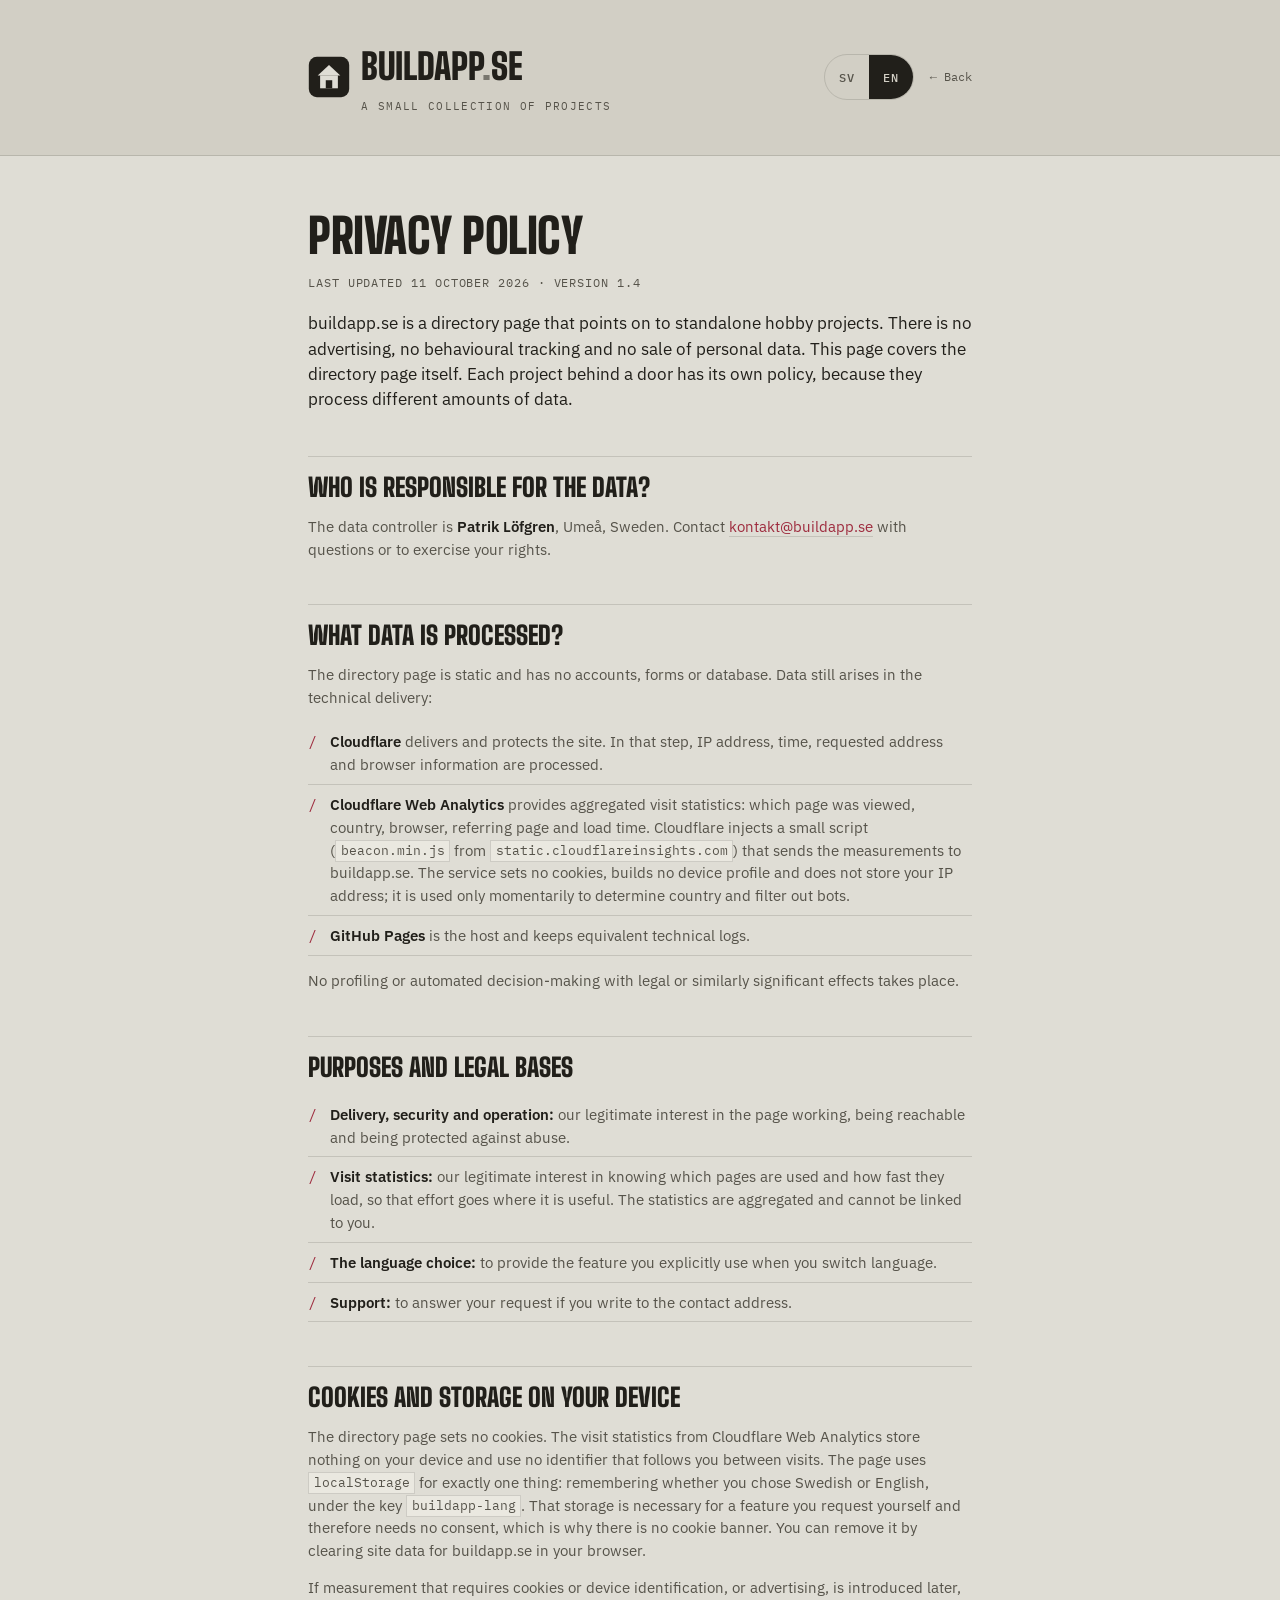
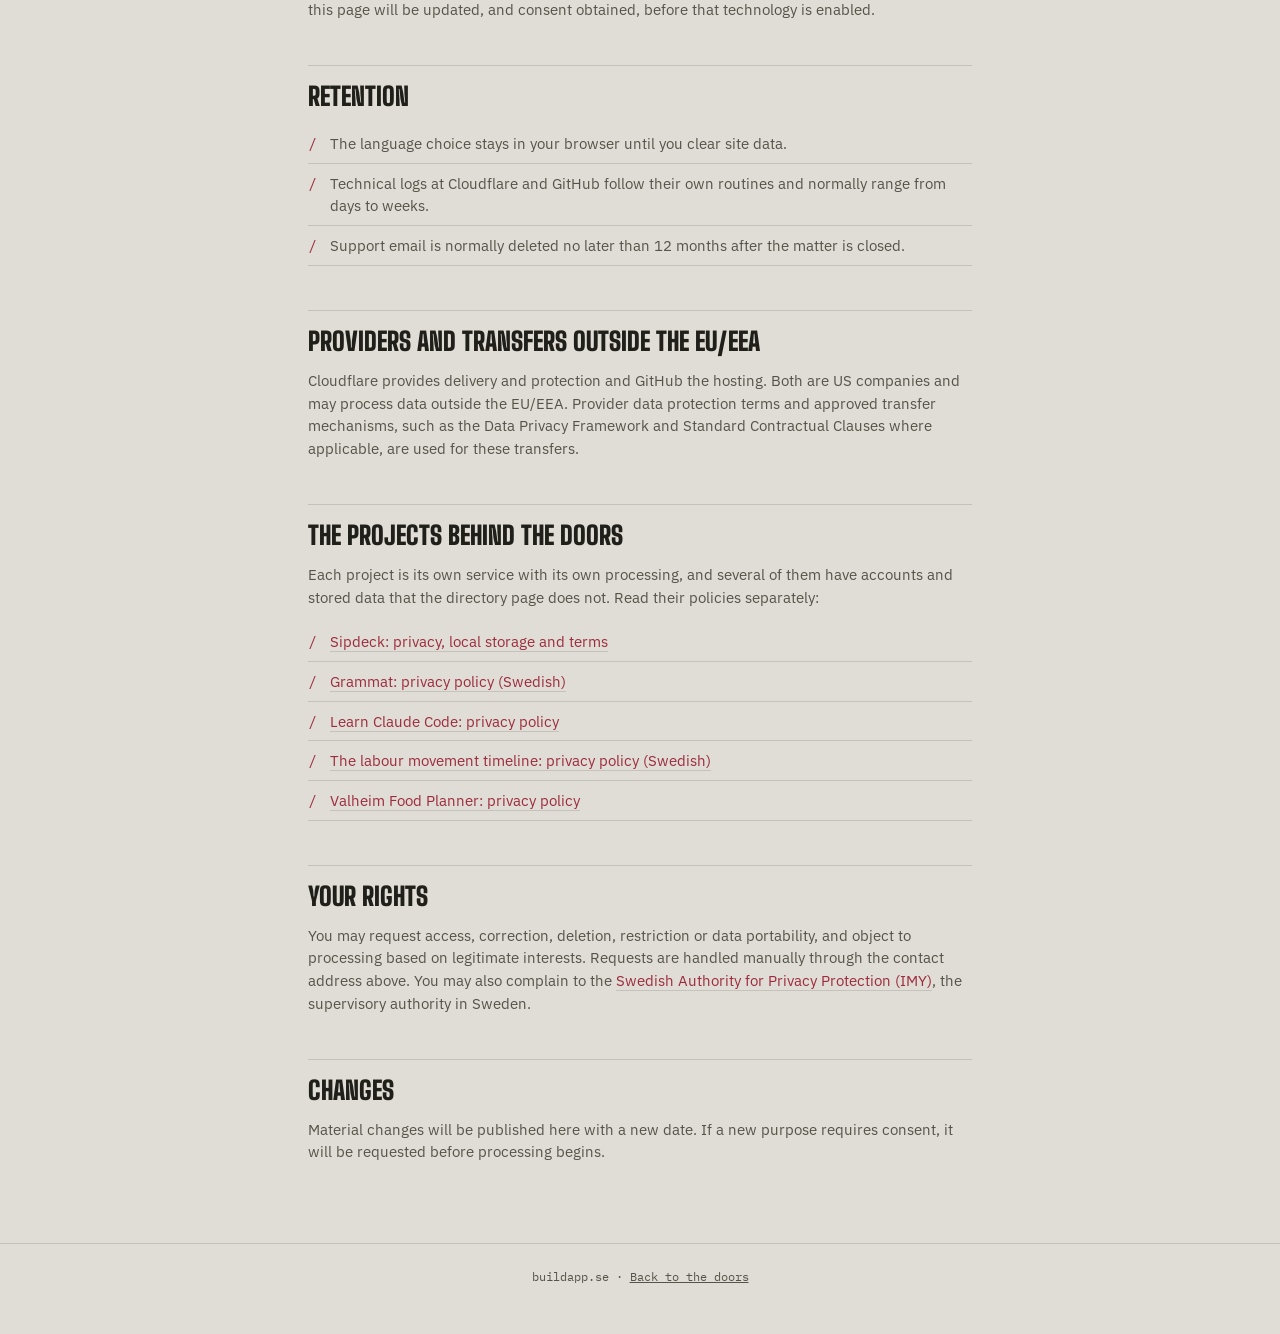
==== integritet.html @ 3c8aa73f "Språkknappen: aria-pressed och tålig mot blockerad lagring Knapparnas valda läge syntes bara visuell" ====
<!doctype html>
<html lang="sv">
<head>
<meta charset="UTF-8">
<meta name="viewport" content="width=device-width, initial-scale=1.0">
<title>Integritetspolicy | buildapp.se</title>
<meta name="description" content="Hur buildapp.se behandlar personuppgifter: vad som samlas in när du besöker katalogsidan, varför, hur länge och vilka rättigheter du har.">
<link rel="canonical" href="https://buildapp.se/integritet.html">
<link rel="icon" type="image/svg+xml" href="/favicon.svg">
<link rel="icon" type="image/png" sizes="32x32" href="/assets/icon-32.png">
<link rel="apple-touch-icon" href="/assets/icon-192.png">

<meta property="og:type" content="website">
<meta property="og:site_name" content="buildapp.se">
<meta property="og:title" content="Integritetspolicy | buildapp.se">
<meta property="og:description" content="Hur buildapp.se behandlar personuppgifter: vad som samlas in när du besöker katalogsidan, varför, hur länge och vilka rättigheter du har.">
<meta property="og:url" content="https://buildapp.se/integritet.html">
<meta property="og:image" content="https://buildapp.se/assets/og-image.png">
<meta property="og:image:width" content="1200">
<meta property="og:image:height" content="630">
<meta property="og:image:type" content="image/png">
<meta property="og:locale" content="sv_SE">
<meta name="twitter:card" content="summary_large_image">
<meta name="twitter:title" content="Integritetspolicy | buildapp.se">
<meta name="twitter:description" content="Hur buildapp.se behandlar personuppgifter: vad som samlas in när du besöker katalogsidan, varför, hur länge och vilka rättigheter du har.">
<meta name="twitter:image" content="https://buildapp.se/assets/og-image.png">

<link rel="stylesheet" href="/assets/fonts.css">
<style>
:root{
  --wall:#DFDDD5; --wall-2:#D2CFC5; --surface:#EAE8E0;
  --ink:#211F1A; --ink-2:#56534A; --line:rgba(33,31,26,.14);
  --accent:#9E2B3E;
  --font-display:'Big Shoulders Display',sans-serif;
  --font-body:'IBM Plex Sans',sans-serif;
  --font-mono:'IBM Plex Mono',monospace;
}
@media (prefers-color-scheme: dark){
  :root{
    --wall:#18181A; --wall-2:#222224; --surface:#201F1F;
    --ink:#EDEAE2; --ink-2:#9C978A; --line:rgba(237,234,226,.14);
    --accent:#D97083;
  }
}
*,*::before,*::after{box-sizing:border-box;margin:0;padding:0}
body{background:var(--wall);color:var(--ink);font-family:var(--font-body);line-height:1.5;-webkit-font-smoothing:antialiased}
a{color:inherit}
:focus-visible{outline:2px solid var(--ink);outline-offset:3px}

.wrap{max-width:760px;margin:0 auto;padding-left:clamp(1.25rem,4vw,3rem);padding-right:clamp(1.25rem,4vw,3rem)}

/* Skylten är samma som på katalogsidan, så man vet att man är kvar i huset. */
.street-sign{background:var(--wall-2);border-bottom:1px solid var(--line)}
.sign-row{display:flex;justify-content:space-between;align-items:center;gap:1rem;padding-top:clamp(1.5rem,4vw,2.5rem);padding-bottom:clamp(1.5rem,4vw,2.5rem)}
.brand{display:flex;align-items:center;gap:.7em;text-decoration:none}
.brand-icon{flex-shrink:0;width:clamp(34px,6vw,42px);height:clamp(34px,6vw,42px)}
.wordmark{font-family:var(--font-display);font-weight:900;font-size:clamp(1.5rem,4vw,2.25rem);letter-spacing:-.01em;text-transform:uppercase}
.wordmark .dot{opacity:.5}
.eyebrow{display:block;font-family:var(--font-mono);font-size:.7rem;letter-spacing:.12em;text-transform:uppercase;color:var(--ink-2);margin-top:.35em}
.sign-right{display:flex;align-items:center;gap:1rem;flex-shrink:0}
.lang-toggle{display:flex;border:1.5px solid var(--line);border-radius:100px;overflow:hidden;flex-shrink:0}
.lang-toggle button{background:transparent;border:0;cursor:pointer;padding:.4em .9em;min-height:44px;min-width:44px;font-family:var(--font-mono);font-size:.72rem;font-weight:500;letter-spacing:.06em;color:var(--ink-2)}
.lang-toggle button.active{background:var(--ink);color:var(--wall-2)}
.back{font-family:var(--font-mono);font-size:.75rem;color:var(--ink-2);white-space:nowrap;border-bottom:1px solid transparent;text-decoration:none}
.back:hover{border-color:var(--accent);color:var(--accent)}

main{padding-top:clamp(2rem,6vw,3.5rem);padding-bottom:clamp(3rem,8vw,5rem)}
h1{font-family:var(--font-display);font-weight:900;font-size:clamp(2rem,6vw,3rem);text-transform:uppercase;line-height:1;letter-spacing:-.01em}
.meta{font-family:var(--font-mono);font-size:.72rem;letter-spacing:.08em;text-transform:uppercase;color:var(--ink-2);margin-top:.9rem}
h2{font-family:var(--font-display);font-weight:800;font-size:clamp(1.2rem,3.4vw,1.6rem);text-transform:uppercase;line-height:1.1;
   margin-top:2.75rem;padding-top:1rem;border-top:1px solid var(--line)}
h3{font-size:.95rem;font-weight:600;margin-top:1.5rem;color:var(--ink)}
p{margin-top:.85rem;color:var(--ink-2);font-size:.95rem}
p.lede{color:var(--ink);font-size:1.05rem;margin-top:1.25rem}
ul{margin-top:.85rem;list-style:none}
li{position:relative;padding:.5rem 0 .5rem 1.4rem;border-bottom:1px solid var(--line);color:var(--ink-2);font-size:.95rem}
li::before{content:'/';position:absolute;left:0;font-family:var(--font-mono);color:var(--accent)}
strong{color:var(--ink);font-weight:600}
code{font-family:var(--font-mono);font-size:.85em;background:var(--surface);padding:.1em .35em;border:1px solid var(--line)}
main a{color:var(--accent);text-decoration:none;border-bottom:1px solid var(--line)}
main a:hover{border-color:var(--accent)}

.street-foot{padding-top:1.5rem;padding-bottom:3rem;font-family:var(--font-mono);font-size:.75rem;color:var(--ink-2);text-align:center;border-top:1px solid var(--line)}
</style>
</head>
<body>

<header class="street-sign">
  <div class="wrap sign-row">
    <a class="brand" href="/">
      <svg class="brand-icon" viewBox="0 0 52 52" aria-hidden="true">
        <rect x="1" y="1" width="50" height="50" rx="10" fill="var(--ink)"/>
        <polygon points="26,11 40,24 12,24" fill="var(--wall)"/>
        <rect x="15" y="24" width="22" height="16" fill="var(--wall)"/>
        <rect x="22" y="30" width="8" height="10" fill="var(--ink)"/>
      </svg>
      <div>
        <span class="wordmark">buildapp<span class="dot">.</span>se</span>
        <span class="eyebrow" data-sv="en samling småprojekt" data-en="a small collection of projects">en samling småprojekt</span>
      </div>
    </a>
    <div class="sign-right">
      <div class="lang-toggle" role="group" aria-label="Språk / Language">
        <button type="button" data-lang="sv">SV</button>
        <button type="button" data-lang="en">EN</button>
      </div>
      <a class="back" href="/" data-sv="&larr; Tillbaka" data-en="&larr; Back">&larr; Tillbaka</a>
    </div>
  </div>
</header>

<main class="wrap">

<div lang="sv" data-doc="sv">
  <h1>Integritetspolicy</h1>
  <p class="meta">Senast uppdaterad 11 oktober 2026 &middot; Version 1.4</p>

  <p class="lede">buildapp.se är en katalogsida som pekar vidare till fristående hobbyprojekt. Här finns inga annonser, ingen beteendespårning och ingen försäljning av personuppgifter. Den här sidan gäller själva katalogsidan. Varje projekt bakom en dörr har en egen policy, eftersom de behandlar olika mycket.</p>

  <h2>Vem ansvarar för uppgifterna?</h2>
  <p>Personuppgiftsansvarig är <strong>Patrik Löfgren</strong>, Umeå, Sverige. Kontakta <a href="mailto:kontakt@buildapp.se">kontakt@buildapp.se</a> för frågor eller för att använda dina rättigheter.</p>

  <h2>Vilka uppgifter behandlas?</h2>
  <p>Katalogsidan är statisk och har varken konton, formulär eller databas. Uppgifter uppstår ändå i den tekniska leveransen:</p>
  <ul>
    <li><strong>Cloudflare</strong> levererar och skyddar sajten. I det ledet behandlas IP-adress, tidpunkt, efterfrågad adress och webbläsarinformation.</li>
    <li><strong>Cloudflare Web Analytics</strong> ger aggregerad besöksstatistik: vilken sida som visats, land, webbläsare, hänvisande sida och laddningstid. Cloudflare lägger in ett litet skript (<code>beacon.min.js</code> från <code>static.cloudflareinsights.com</code>) som skickar mätvärdena till buildapp.se. Tjänsten sätter inga cookies, skapar ingen enhetsprofil och sparar inte din IP-adress; den används bara i stunden för att avgöra land och sålla bort robotar.</li>
    <li><strong>GitHub Pages</strong> är webbhotellet och för motsvarande tekniska loggar.</li>
  </ul>
  <p>Ingen profilering och inget automatiserat beslutsfattande med rättsliga eller liknande betydande effekter sker.</p>

  <h2>Varför och med vilken rättslig grund?</h2>
  <ul>
    <li><strong>Leverans, säkerhet och drift:</strong> berättigat intresse av att sidan fungerar, är nåbar och skyddad mot missbruk.</li>
    <li><strong>Besöksstatistik:</strong> berättigat intresse av att veta vilka sidor som används och hur snabbt de laddar, så att arbetet kan läggas där det gör nytta. Statistiken är aggregerad och kan inte kopplas till dig.</li>
    <li><strong>Språkvalet:</strong> för att tillhandahålla den funktion du uttryckligen använder när du byter språk.</li>
    <li><strong>Support:</strong> för att besvara din begäran om du skriver till kontaktadressen.</li>
  </ul>

  <h2>Cookies och lagring på din enhet</h2>
  <p>Katalogsidan sätter inga cookies. Besöksstatistiken från Cloudflare Web Analytics lagrar ingenting på din enhet och använder ingen identifierare som följer dig mellan besök. Sidan använder <code>localStorage</code> till exakt en sak: att komma ihåg om du valt svenska eller engelska, under nyckeln <code>buildapp-lang</code>. Den lagringen är nödvändig för en funktion du själv begär och kräver därför inget samtycke, vilket är anledningen till att det inte finns någon cookiebanner. Du tar bort den genom att rensa webbplatsdata för buildapp.se i webbläsaren.</p>
  <p>Om mätning som kräver cookies eller enhetsidentifiering, eller annonsering, införs senare uppdateras den här sidan, och samtycke hämtas in, innan tekniken aktiveras.</p>

  <h2>Lagringstid</h2>
  <ul>
    <li>Språkvalet ligger kvar i din webbläsare tills du rensar webbplatsdata.</li>
    <li>Tekniska loggar hos Cloudflare och GitHub styrs av deras egna rutiner och rör sig normalt om dagar till veckor.</li>
    <li>Supportmejl raderas normalt senast 12 månader efter att ärendet avslutats.</li>
  </ul>

  <h2>Leverantörer och överföring utanför EU/EES</h2>
  <p>Cloudflare tillhandahåller leverans och skydd och GitHub webbhotellet. Båda är amerikanska bolag och kan behandla uppgifter utanför EU/EES. För dessa överföringar tillämpas leverantörernas dataskyddsvillkor och godkända överföringsmekanismer, exempelvis Data Privacy Framework och standardavtalsklausuler där de är tillämpliga.</p>

  <h2>Projekten bakom dörrarna</h2>
  <p>Varje projekt är en egen tjänst med egen behandling, och flera av dem har konton och sparad data som katalogsidan inte har. Läs deras policyer separat:</p>
  <ul>
    <li><a href="/sipdeck/info.html">Sipdeck: integritet, lokal lagring och villkor</a></li>
    <li><a href="/grammat/integritet.html">Grammat: integritetspolicy</a></li>
    <li><a href="/ai/integritet.html">Lär dig Claude Code: integritetspolicy</a></li>
    <li><a href="/tidslinje/integritet.html">Arbetarrörelsens tidslinje: integritetspolicy</a></li>
    <li><a href="/valheim/privacy.html">Valheim Food Planner: integritetspolicy (engelska)</a></li>
  </ul>

  <h2>Dina rättigheter</h2>
  <p>Du kan begära tillgång, rättelse, radering, begränsning eller dataportabilitet, och invända mot behandling som grundas på berättigat intresse. Begäran hanteras manuellt via kontaktadressen ovan. Du har också rätt att klaga hos <a href="https://www.imy.se/" rel="external noopener" target="_blank">Integritetsskyddsmyndigheten (IMY)</a>, som är tillsynsmyndighet i Sverige.</p>

  <h2>Ändringar</h2>
  <p>Väsentliga ändringar publiceras här med nytt datum. Om ett nytt ändamål kräver samtycke hämtas det in innan behandlingen börjar.</p>
</div>

<div lang="en" data-doc="en" hidden>
  <h1>Privacy policy</h1>
  <p class="meta">Last updated 11 October 2026 &middot; Version 1.4</p>

  <p class="lede">buildapp.se is a directory page that points on to standalone hobby projects. There is no advertising, no behavioural tracking and no sale of personal data. This page covers the directory page itself. Each project behind a door has its own policy, because they process different amounts of data.</p>

  <h2>Who is responsible for the data?</h2>
  <p>The data controller is <strong>Patrik Löfgren</strong>, Umeå, Sweden. Contact <a href="mailto:kontakt@buildapp.se">kontakt@buildapp.se</a> with questions or to exercise your rights.</p>

  <h2>What data is processed?</h2>
  <p>The directory page is static and has no accounts, forms or database. Data still arises in the technical delivery:</p>
  <ul>
    <li><strong>Cloudflare</strong> delivers and protects the site. In that step, IP address, time, requested address and browser information are processed.</li>
    <li><strong>Cloudflare Web Analytics</strong> provides aggregated visit statistics: which page was viewed, country, browser, referring page and load time. Cloudflare injects a small script (<code>beacon.min.js</code> from <code>static.cloudflareinsights.com</code>) that sends the measurements to buildapp.se. The service sets no cookies, builds no device profile and does not store your IP address; it is used only momentarily to determine country and filter out bots.</li>
    <li><strong>GitHub Pages</strong> is the host and keeps equivalent technical logs.</li>
  </ul>
  <p>No profiling or automated decision-making with legal or similarly significant effects takes place.</p>

  <h2>Purposes and legal bases</h2>
  <ul>
    <li><strong>Delivery, security and operation:</strong> our legitimate interest in the page working, being reachable and being protected against abuse.</li>
    <li><strong>Visit statistics:</strong> our legitimate interest in knowing which pages are used and how fast they load, so that effort goes where it is useful. The statistics are aggregated and cannot be linked to you.</li>
    <li><strong>The language choice:</strong> to provide the feature you explicitly use when you switch language.</li>
    <li><strong>Support:</strong> to answer your request if you write to the contact address.</li>
  </ul>

  <h2>Cookies and storage on your device</h2>
  <p>The directory page sets no cookies. The visit statistics from Cloudflare Web Analytics store nothing on your device and use no identifier that follows you between visits. The page uses <code>localStorage</code> for exactly one thing: remembering whether you chose Swedish or English, under the key <code>buildapp-lang</code>. That storage is necessary for a feature you request yourself and therefore needs no consent, which is why there is no cookie banner. You can remove it by clearing site data for buildapp.se in your browser.</p>
  <p>If measurement that requires cookies or device identification, or advertising, is introduced later, this page will be updated, and consent obtained, before that technology is enabled.</p>

  <h2>Retention</h2>
  <ul>
    <li>The language choice stays in your browser until you clear site data.</li>
    <li>Technical logs at Cloudflare and GitHub follow their own routines and normally range from days to weeks.</li>
    <li>Support email is normally deleted no later than 12 months after the matter is closed.</li>
  </ul>

  <h2>Providers and transfers outside the EU/EEA</h2>
  <p>Cloudflare provides delivery and protection and GitHub the hosting. Both are US companies and may process data outside the EU/EEA. Provider data protection terms and approved transfer mechanisms, such as the Data Privacy Framework and Standard Contractual Clauses where applicable, are used for these transfers.</p>

  <h2>The projects behind the doors</h2>
  <p>Each project is its own service with its own processing, and several of them have accounts and stored data that the directory page does not. Read their policies separately:</p>
  <ul>
    <li><a href="/sipdeck/info.html">Sipdeck: privacy, local storage and terms</a></li>
    <li><a href="/grammat/integritet.html">Grammat: privacy policy (Swedish)</a></li>
    <li><a href="/ai/integritet.html">Learn Claude Code: privacy policy</a></li>
    <li><a href="/tidslinje/integritet.html">The labour movement timeline: privacy policy (Swedish)</a></li>
    <li><a href="/valheim/privacy.html">Valheim Food Planner: privacy policy</a></li>
  </ul>

  <h2>Your rights</h2>
  <p>You may request access, correction, deletion, restriction or data portability, and object to processing based on legitimate interests. Requests are handled manually through the contact address above. You may also complain to the <a href="https://www.imy.se/" rel="external noopener" target="_blank">Swedish Authority for Privacy Protection (IMY)</a>, the supervisory authority in Sweden.</p>

  <h2>Changes</h2>
  <p>Material changes will be published here with a new date. If a new purpose requires consent, it will be requested before processing begins.</p>
</div>

</main>

<footer class="street-foot">
  <div class="wrap">buildapp.se &middot; <a href="/" data-sv="Tillbaka till dörrarna" data-en="Back to the doors">Tillbaka till dörrarna</a></div>
</footer>

<script>
(function(){
  // Samma nyckel som katalogsidan, sa sprakvalet foljer med hit.
  var KEY = 'buildapp-lang';
  var buttons = document.querySelectorAll('.lang-toggle button');

  function apply(lang){
    document.documentElement.lang = lang;
    document.querySelectorAll('[data-doc]').forEach(function(el){
      el.hidden = el.getAttribute('data-doc') !== lang;
    });
    document.querySelectorAll('[data-sv]').forEach(function(el){
      el.textContent = lang === 'sv' ? el.getAttribute('data-sv') : el.getAttribute('data-en');
    });
    buttons.forEach(function(b){ var on = b.dataset.lang === lang; b.classList.toggle('active', on); b.setAttribute('aria-pressed', on ? 'true' : 'false'); });
  }

  var saved;
  try { saved = localStorage.getItem(KEY); } catch (e) { saved = null; }
  var guess = (navigator.language || 'sv').toLowerCase().indexOf('sv') === 0 ? 'sv' : 'en';
  apply(saved || guess);

  document.querySelector('.lang-toggle').addEventListener('click', function(e){
    var btn = e.target.closest('button[data-lang]');
    if(!btn) return;
    try { localStorage.setItem(KEY, btn.dataset.lang); } catch (e) {}
    apply(btn.dataset.lang);
  });
})();
</script>

</body>
</html>
---- assets/fonts.css ----
/* Egenhostade typsnitt (latin), samma filer som Google Fonts levererade. SIL OFL 1.1. */
@font-face{font-family:'Big Shoulders Display';font-style:normal;font-weight:700;font-display:swap;src:url(fonts/big-shoulders-display.woff2) format('woff2')}
@font-face{font-family:'Big Shoulders Display';font-style:normal;font-weight:900;font-display:swap;src:url(fonts/big-shoulders-display.woff2) format('woff2')}
@font-face{font-family:'IBM Plex Sans';font-style:normal;font-weight:400;font-display:swap;src:url(fonts/ibm-plex-sans.woff2) format('woff2')}
@font-face{font-family:'IBM Plex Sans';font-style:normal;font-weight:500;font-display:swap;src:url(fonts/ibm-plex-sans.woff2) format('woff2')}
@font-face{font-family:'IBM Plex Sans';font-style:normal;font-weight:600;font-display:swap;src:url(fonts/ibm-plex-sans.woff2) format('woff2')}
@font-face{font-family:'IBM Plex Mono';font-style:normal;font-weight:400;font-display:swap;src:url(fonts/ibm-plex-mono-400.woff2) format('woff2')}
@font-face{font-family:'IBM Plex Mono';font-style:normal;font-weight:500;font-display:swap;src:url(fonts/ibm-plex-mono-500.woff2) format('woff2')}
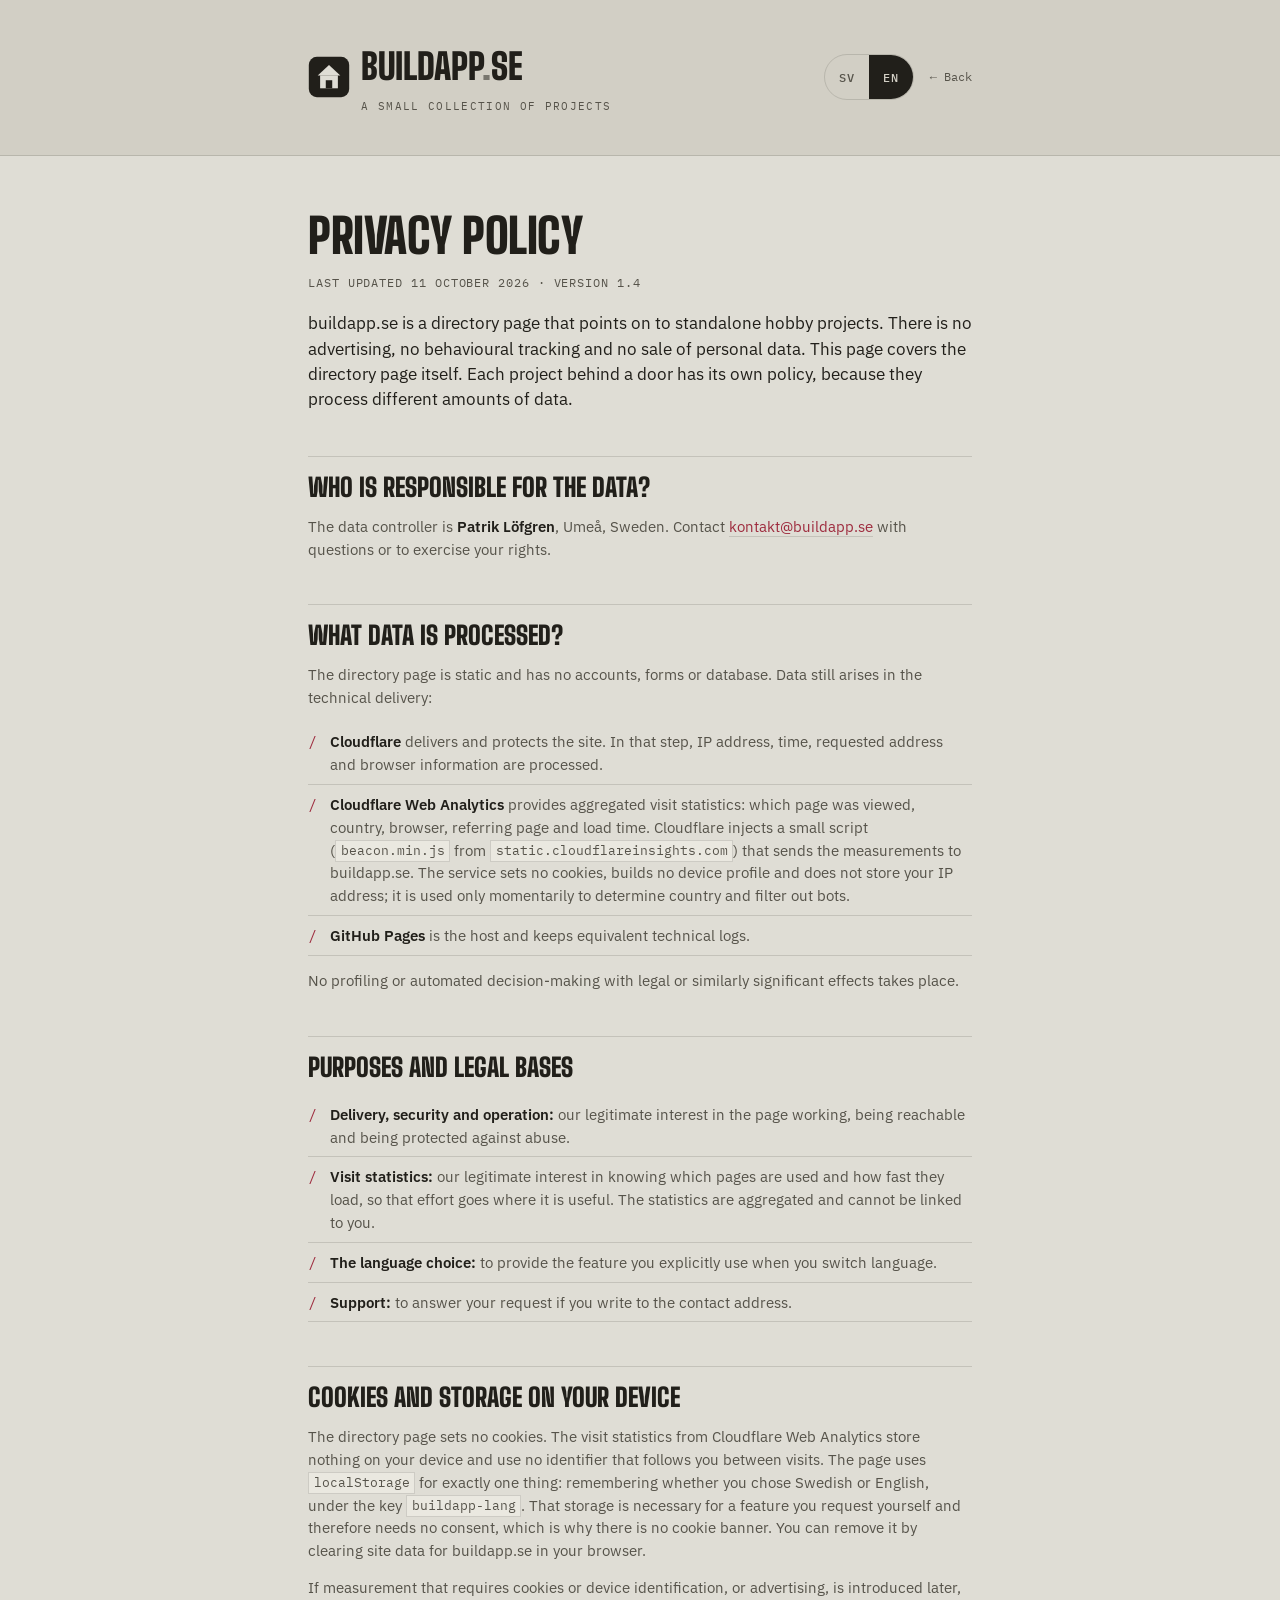
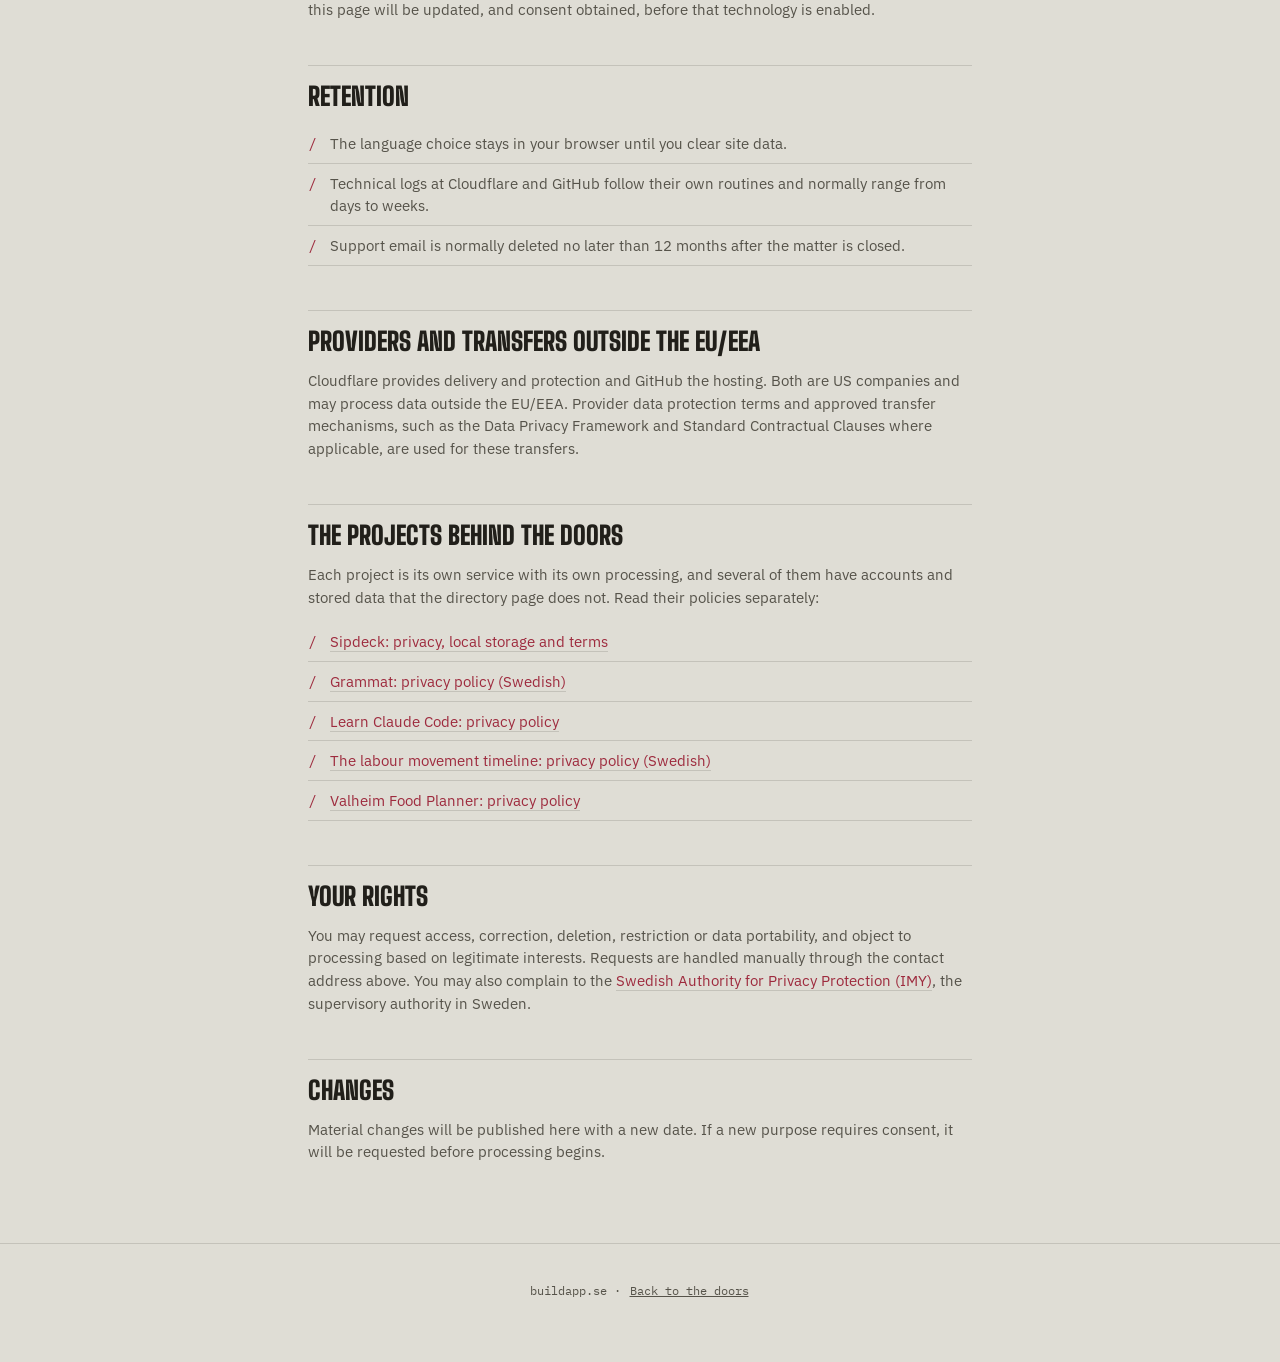
==== commit 179389a3: "Tryckytor: Tillbaka-länkarna på om och integritet är 44 px höga Länken i sidhuvudet var 19 px hög oc" ====
--- a/integritet.html
+++ b/integritet.html
@@ -61,8 +61,8 @@
 .lang-toggle{display:flex;border:1.5px solid var(--line);border-radius:100px;overflow:hidden;flex-shrink:0}
 .lang-toggle button{background:transparent;border:0;cursor:pointer;padding:.4em .9em;min-height:44px;min-width:44px;font-family:var(--font-mono);font-size:.72rem;font-weight:500;letter-spacing:.06em;color:var(--ink-2)}
 .lang-toggle button.active{background:var(--ink);color:var(--wall-2)}
-.back{font-family:var(--font-mono);font-size:.75rem;color:var(--ink-2);white-space:nowrap;border-bottom:1px solid transparent;text-decoration:none}
-.back:hover{border-color:var(--accent);color:var(--accent)}
+.back{display:inline-flex;align-items:center;min-height:44px;font-family:var(--font-mono);font-size:.75rem;color:var(--ink-2);white-space:nowrap;text-decoration:underline;text-decoration-color:transparent;text-underline-offset:4px}
+.back:hover{text-decoration-color:var(--accent);color:var(--accent)}
 
 main{padding-top:clamp(2rem,6vw,3.5rem);padding-bottom:clamp(3rem,8vw,5rem)}
 h1{font-family:var(--font-display);font-weight:900;font-size:clamp(2rem,6vw,3rem);text-transform:uppercase;line-height:1;letter-spacing:-.01em}
@@ -81,6 +81,7 @@
 main a:hover{border-color:var(--accent)}
 
 .street-foot{padding-top:1.5rem;padding-bottom:3rem;font-family:var(--font-mono);font-size:.75rem;color:var(--ink-2);text-align:center;border-top:1px solid var(--line)}
+.street-foot a{display:inline-block;padding:14px 2px}
 </style>
 </head>
 <body>
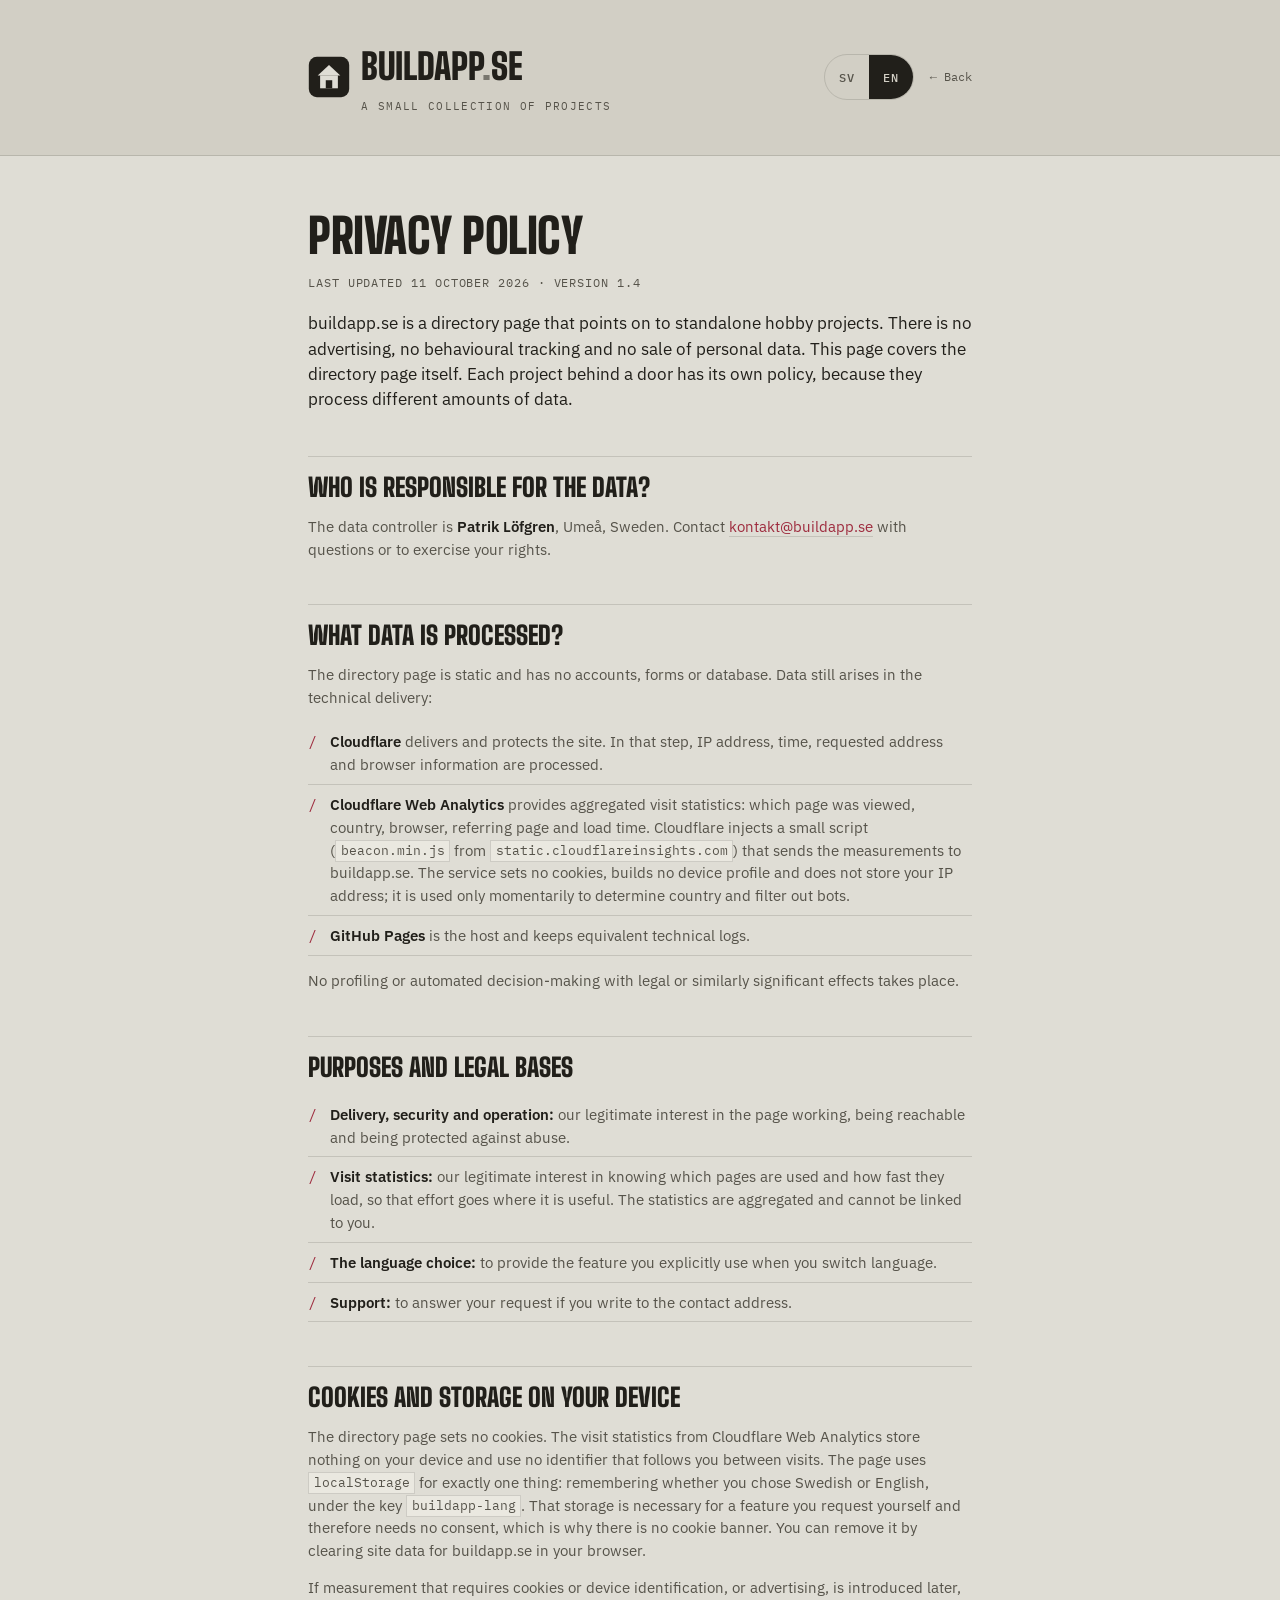
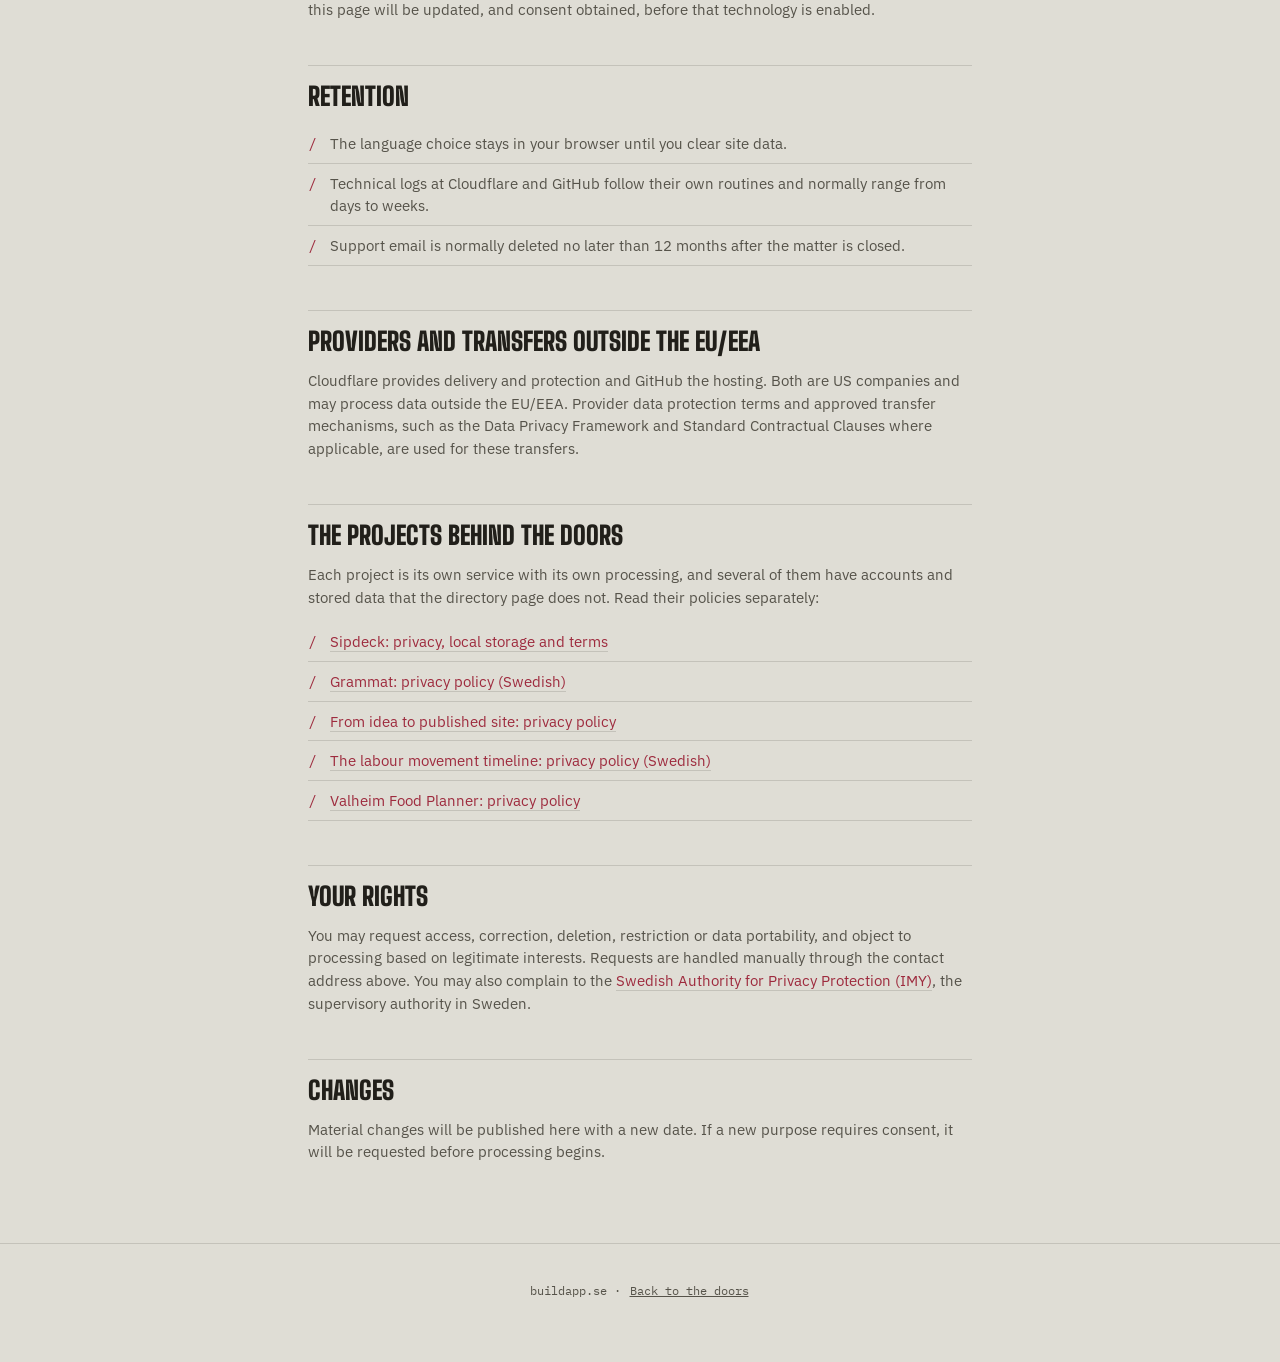
==== commit f616157d: "Text: /ai heter inte längre Lär dig Claude Code Länken till /ai:s integritetspolicy hette fortfarand" ====
--- a/integritet.html
+++ b/integritet.html
@@ -157,7 +157,7 @@
   <ul>
     <li><a href="/sipdeck/info.html">Sipdeck: integritet, lokal lagring och villkor</a></li>
     <li><a href="/grammat/integritet.html">Grammat: integritetspolicy</a></li>
-    <li><a href="/ai/integritet.html">Lär dig Claude Code: integritetspolicy</a></li>
+    <li><a href="/ai/integritet.html">Från idé till publicerad sida: integritetspolicy</a></li>
     <li><a href="/tidslinje/integritet.html">Arbetarrörelsens tidslinje: integritetspolicy</a></li>
     <li><a href="/valheim/privacy.html">Valheim Food Planner: integritetspolicy (engelska)</a></li>
   </ul>
@@ -214,7 +214,7 @@
   <ul>
     <li><a href="/sipdeck/info.html">Sipdeck: privacy, local storage and terms</a></li>
     <li><a href="/grammat/integritet.html">Grammat: privacy policy (Swedish)</a></li>
-    <li><a href="/ai/integritet.html">Learn Claude Code: privacy policy</a></li>
+    <li><a href="/ai/integritet.html">From idea to published site: privacy policy</a></li>
     <li><a href="/tidslinje/integritet.html">The labour movement timeline: privacy policy (Swedish)</a></li>
     <li><a href="/valheim/privacy.html">Valheim Food Planner: privacy policy</a></li>
   </ul>
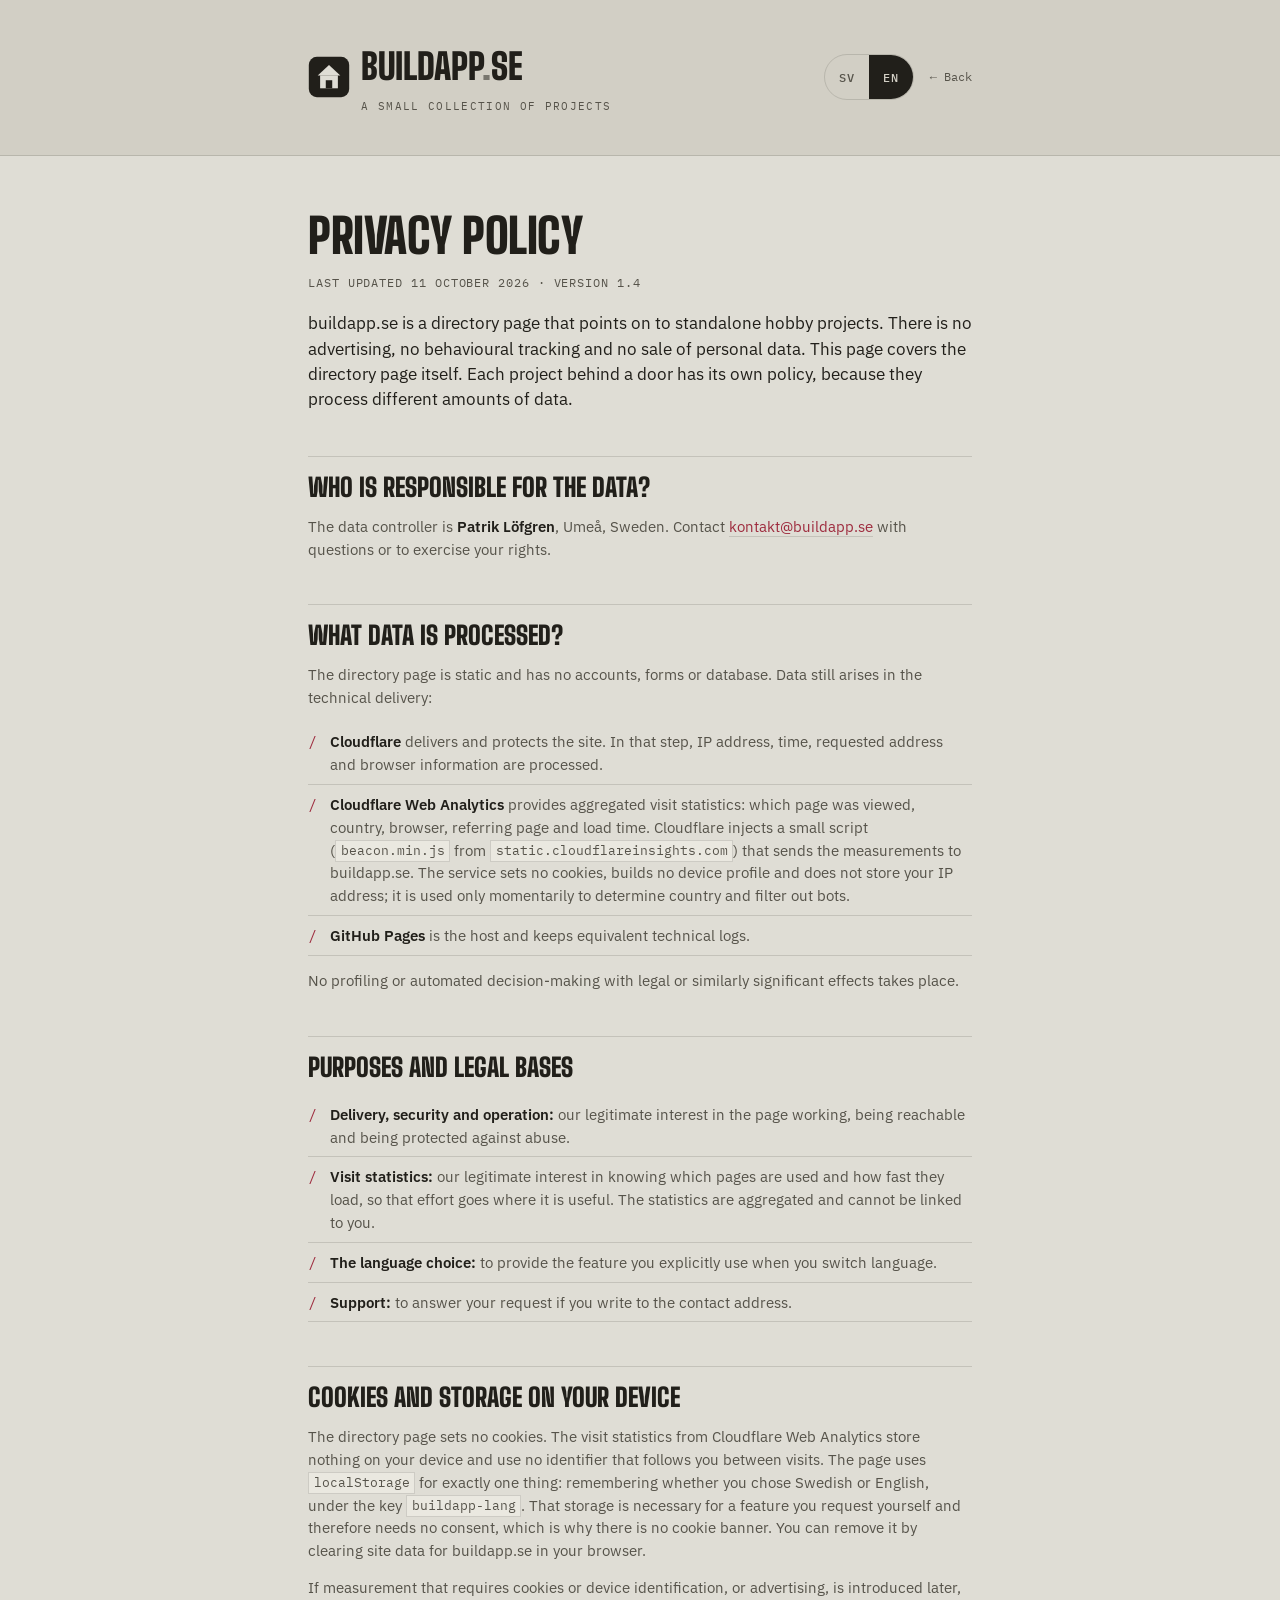
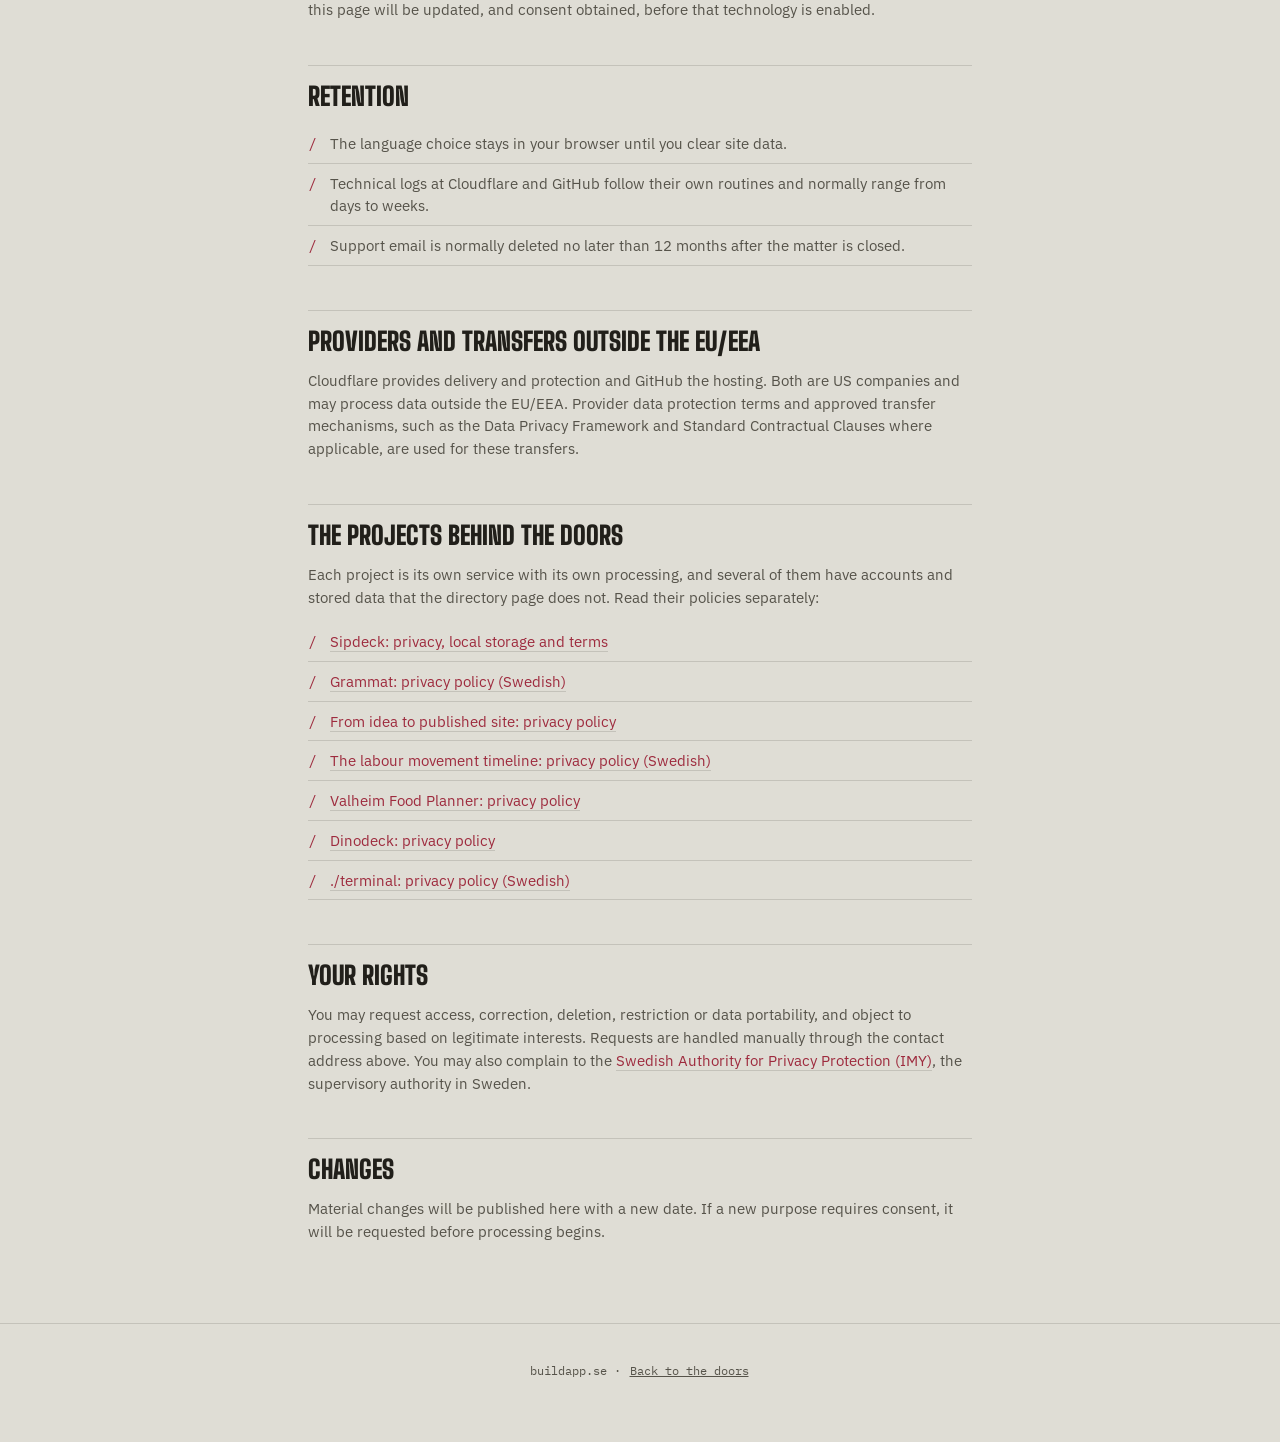
==== commit e825a03e: "Integritet: länka Dinodecks och ./terminals policyer Co-Authored-By: Claude Opus 5.5 <noreply@anthro" ====
--- a/integritet.html
+++ b/integritet.html
@@ -160,6 +160,8 @@
     <li><a href="/ai/integritet.html">Från idé till publicerad sida: integritetspolicy</a></li>
     <li><a href="/tidslinje/integritet.html">Arbetarrörelsens tidslinje: integritetspolicy</a></li>
     <li><a href="/valheim/privacy.html">Valheim Food Planner: integritetspolicy (engelska)</a></li>
+    <li><a href="/dinodeck/integritet.html">Dinodeck: integritetspolicy</a></li>
+    <li><a href="/terminal/integritet.html">./terminal: integritetspolicy</a></li>
   </ul>
 
   <h2>Dina rättigheter</h2>
@@ -217,6 +219,8 @@
     <li><a href="/ai/integritet.html">From idea to published site: privacy policy</a></li>
     <li><a href="/tidslinje/integritet.html">The labour movement timeline: privacy policy (Swedish)</a></li>
     <li><a href="/valheim/privacy.html">Valheim Food Planner: privacy policy</a></li>
+    <li><a href="/dinodeck/integritet.html">Dinodeck: privacy policy</a></li>
+    <li><a href="/terminal/integritet.html">./terminal: privacy policy (Swedish)</a></li>
   </ul>
 
   <h2>Your rights</h2>
